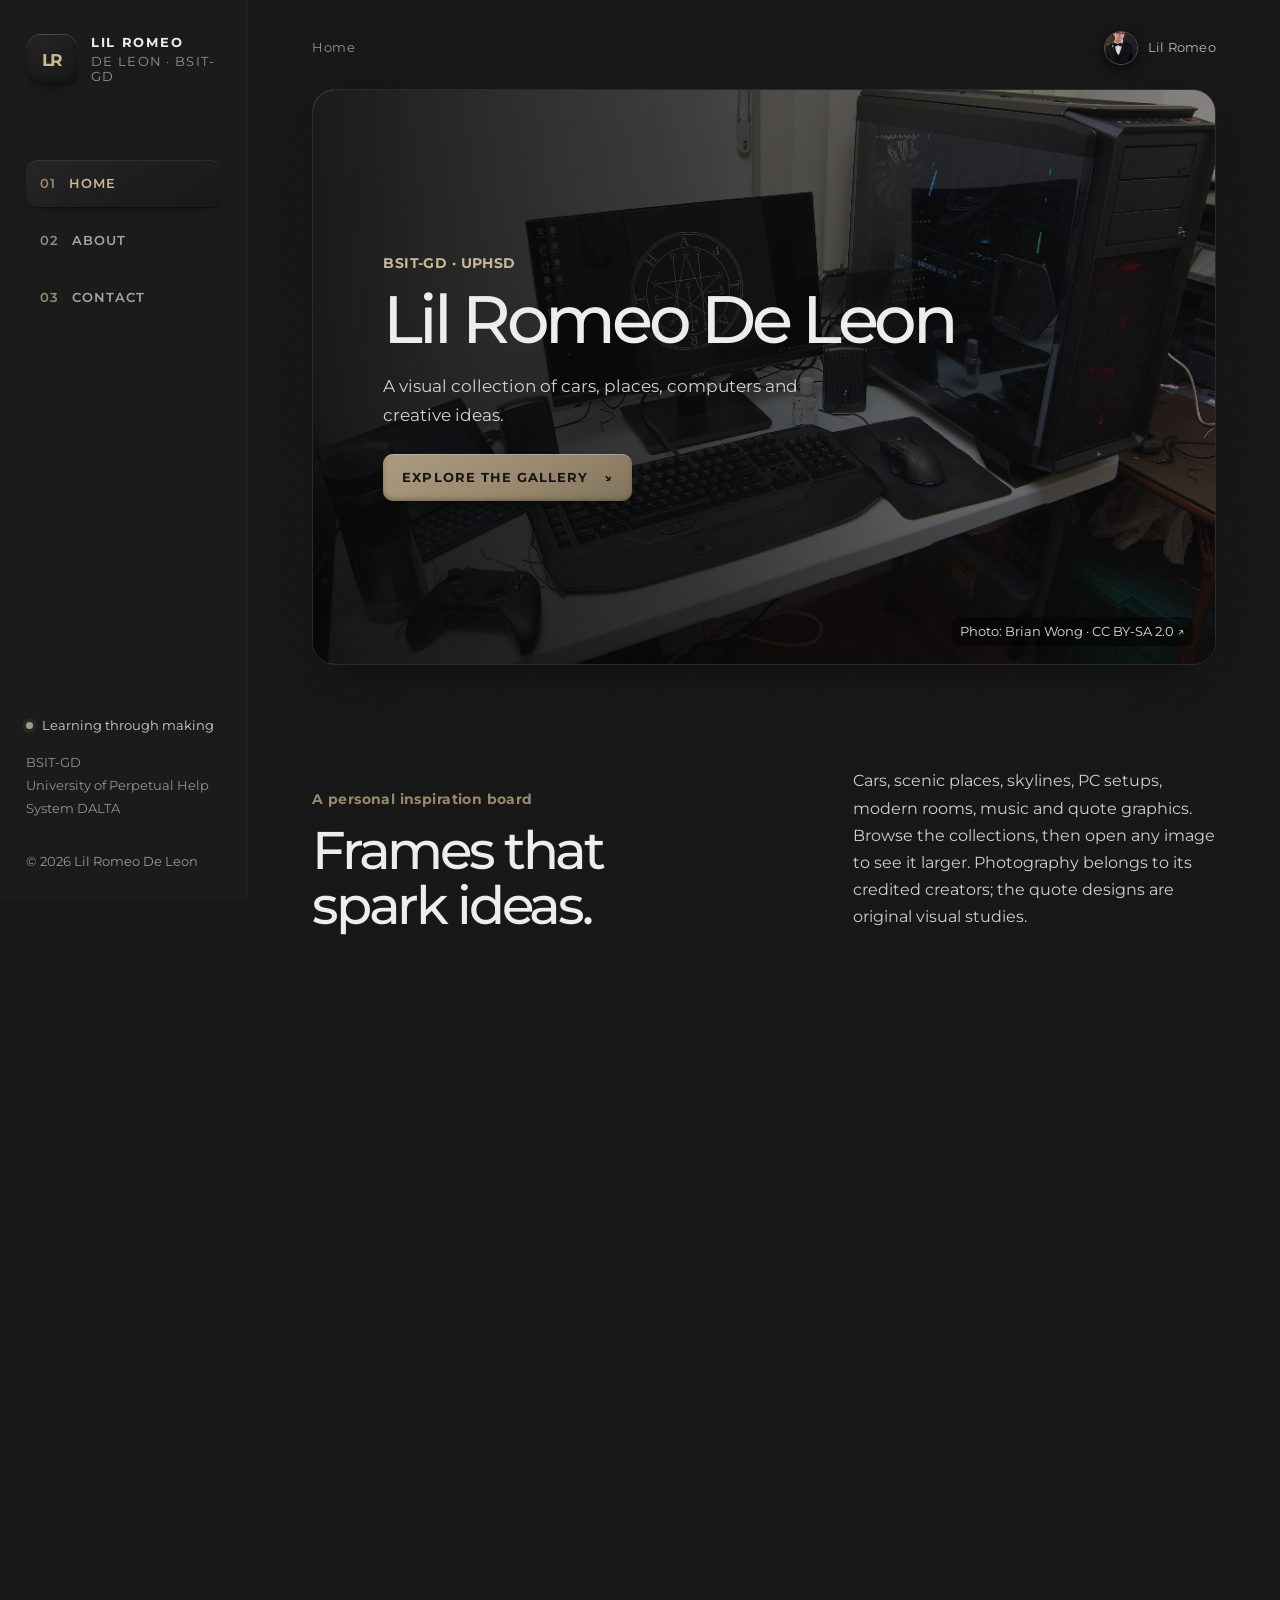
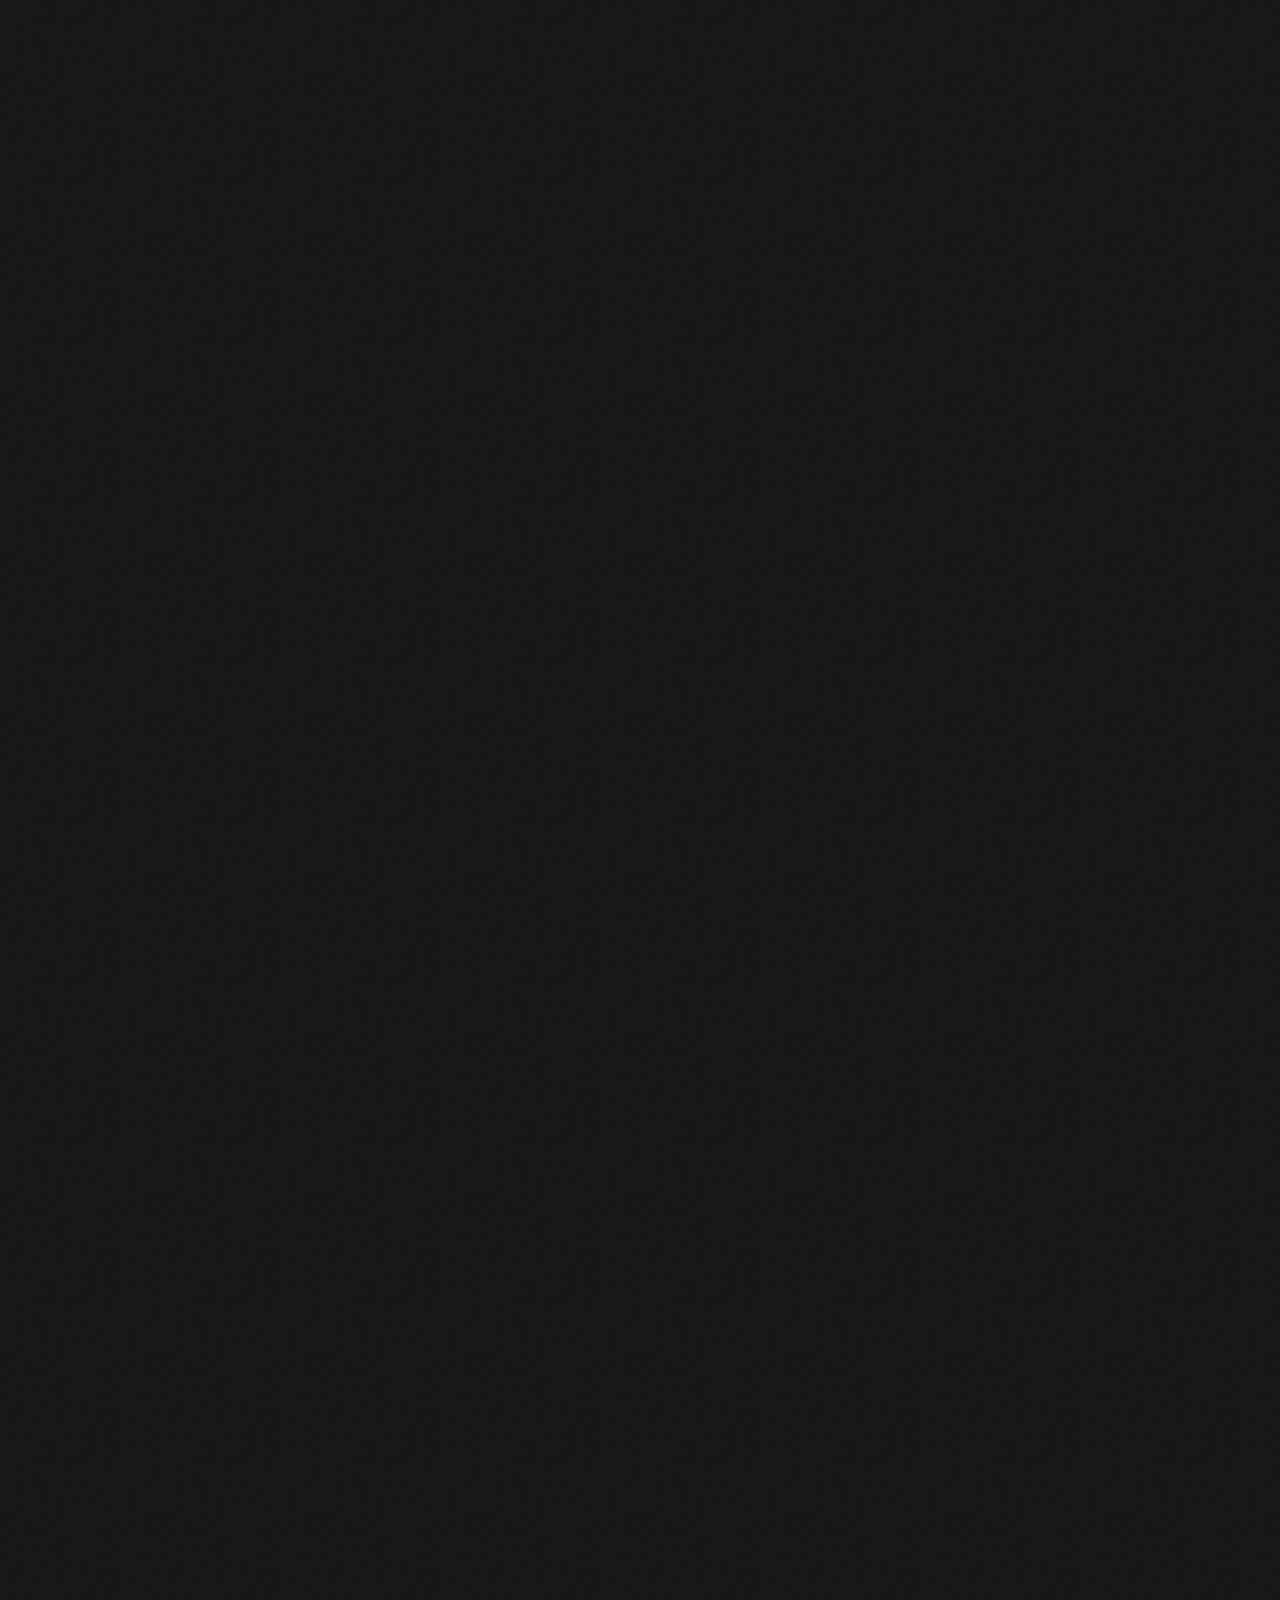
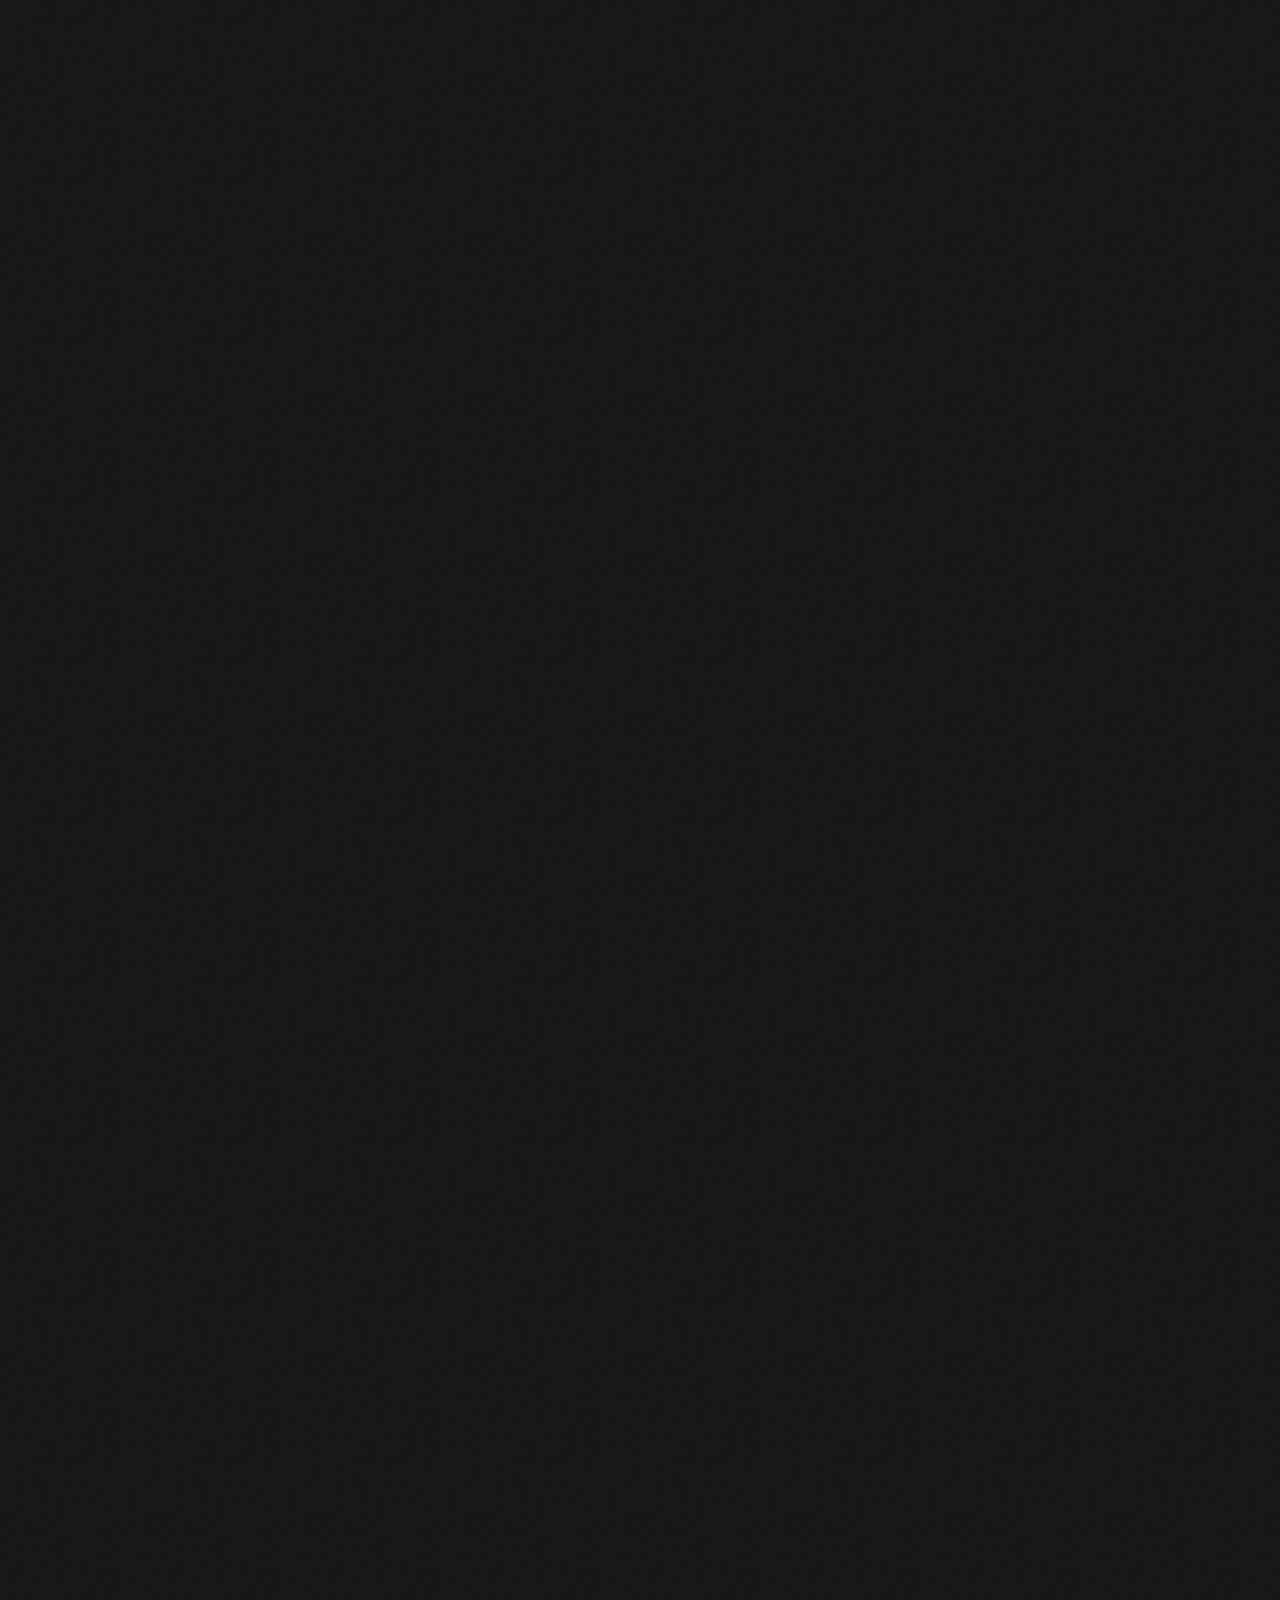
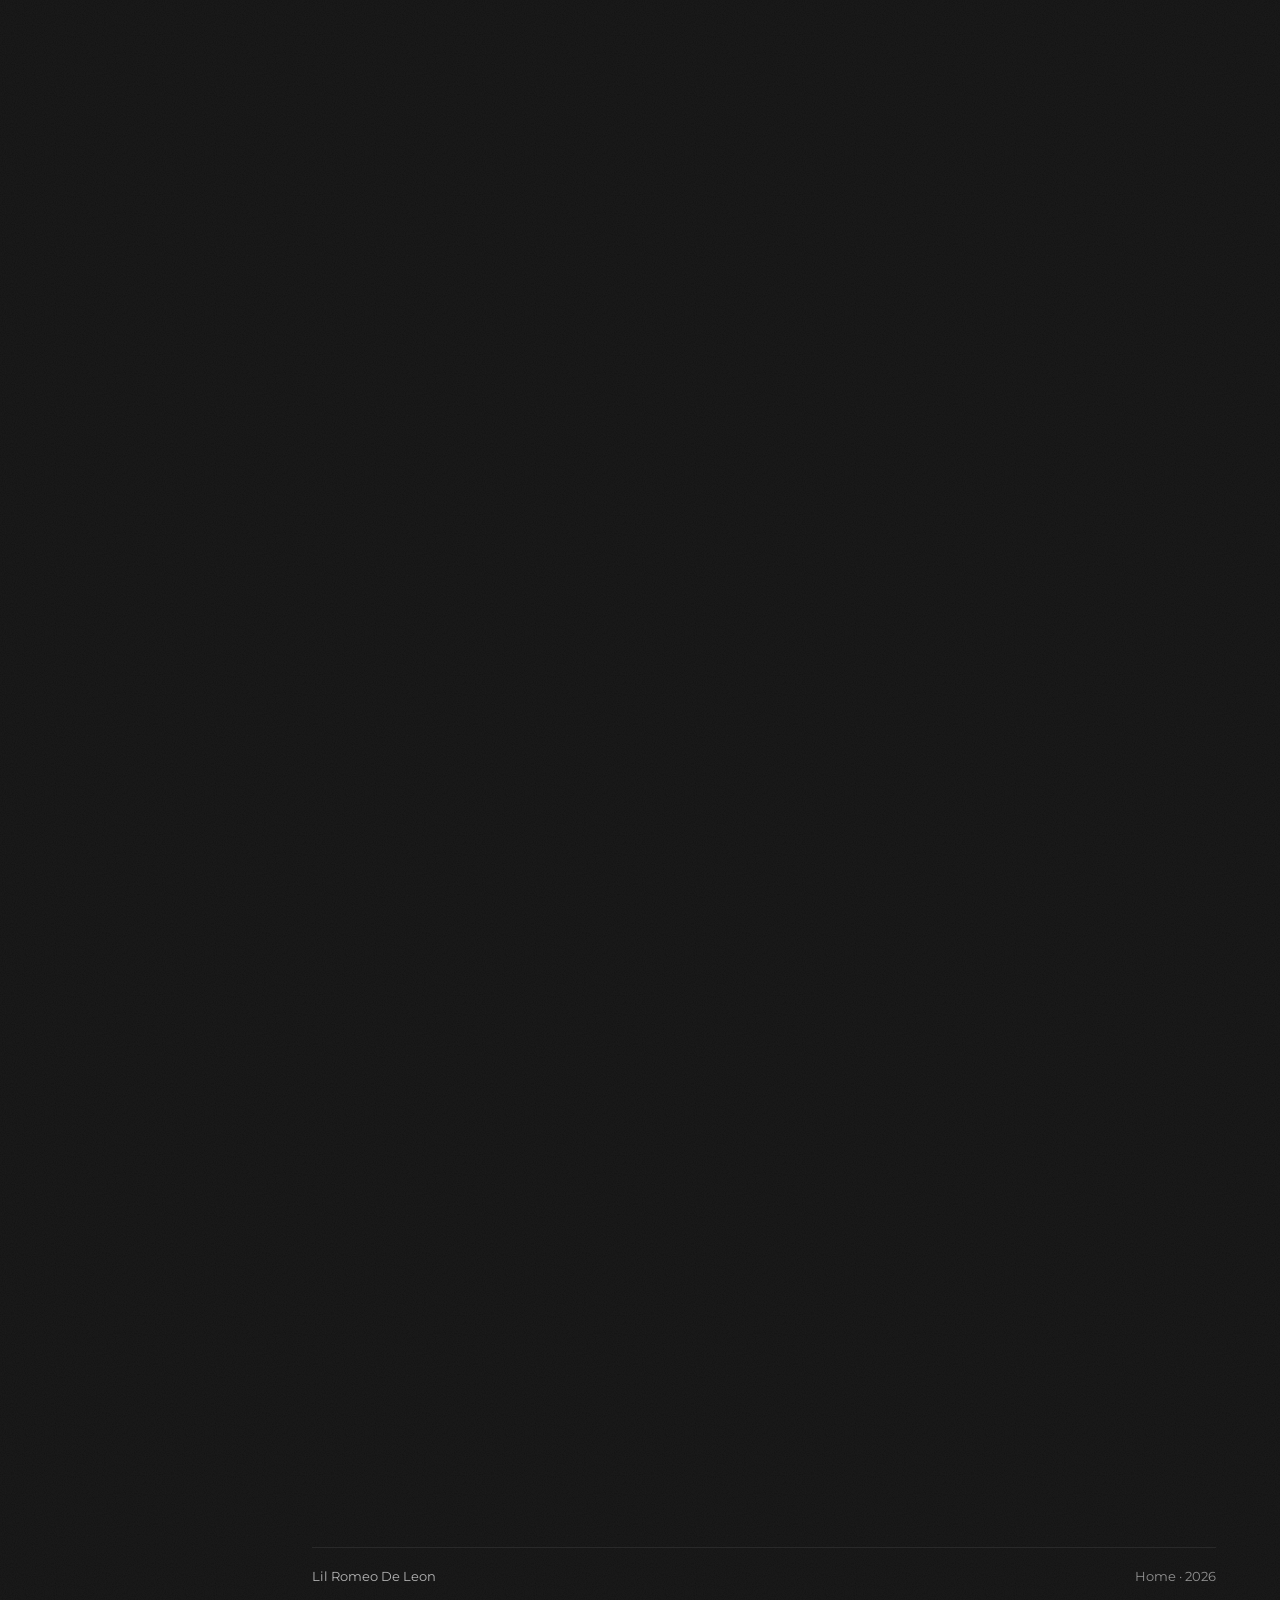
==== index.html @ e78fa307 "Build Lil Romeo De Leon portfolio" ====
<!doctype html>
<html lang="en">
<head>
  <meta charset="utf-8">
  <meta name="viewport" content="width=device-width, initial-scale=1">
  <meta http-equiv="refresh" content="0; url=home/">
  <meta name="description" content="Lil Romeo De Leon — BSIT-GD student exploring software and graphic design.">
  <link rel="canonical" href="https://unorfl.github.io/DeLeonPortfolio/home/">
  <title>Lil Romeo De Leon — Portfolio</title>
</head>
<body><p>Taking you to <a href="home/">Home</a>…</p></body>
</html>
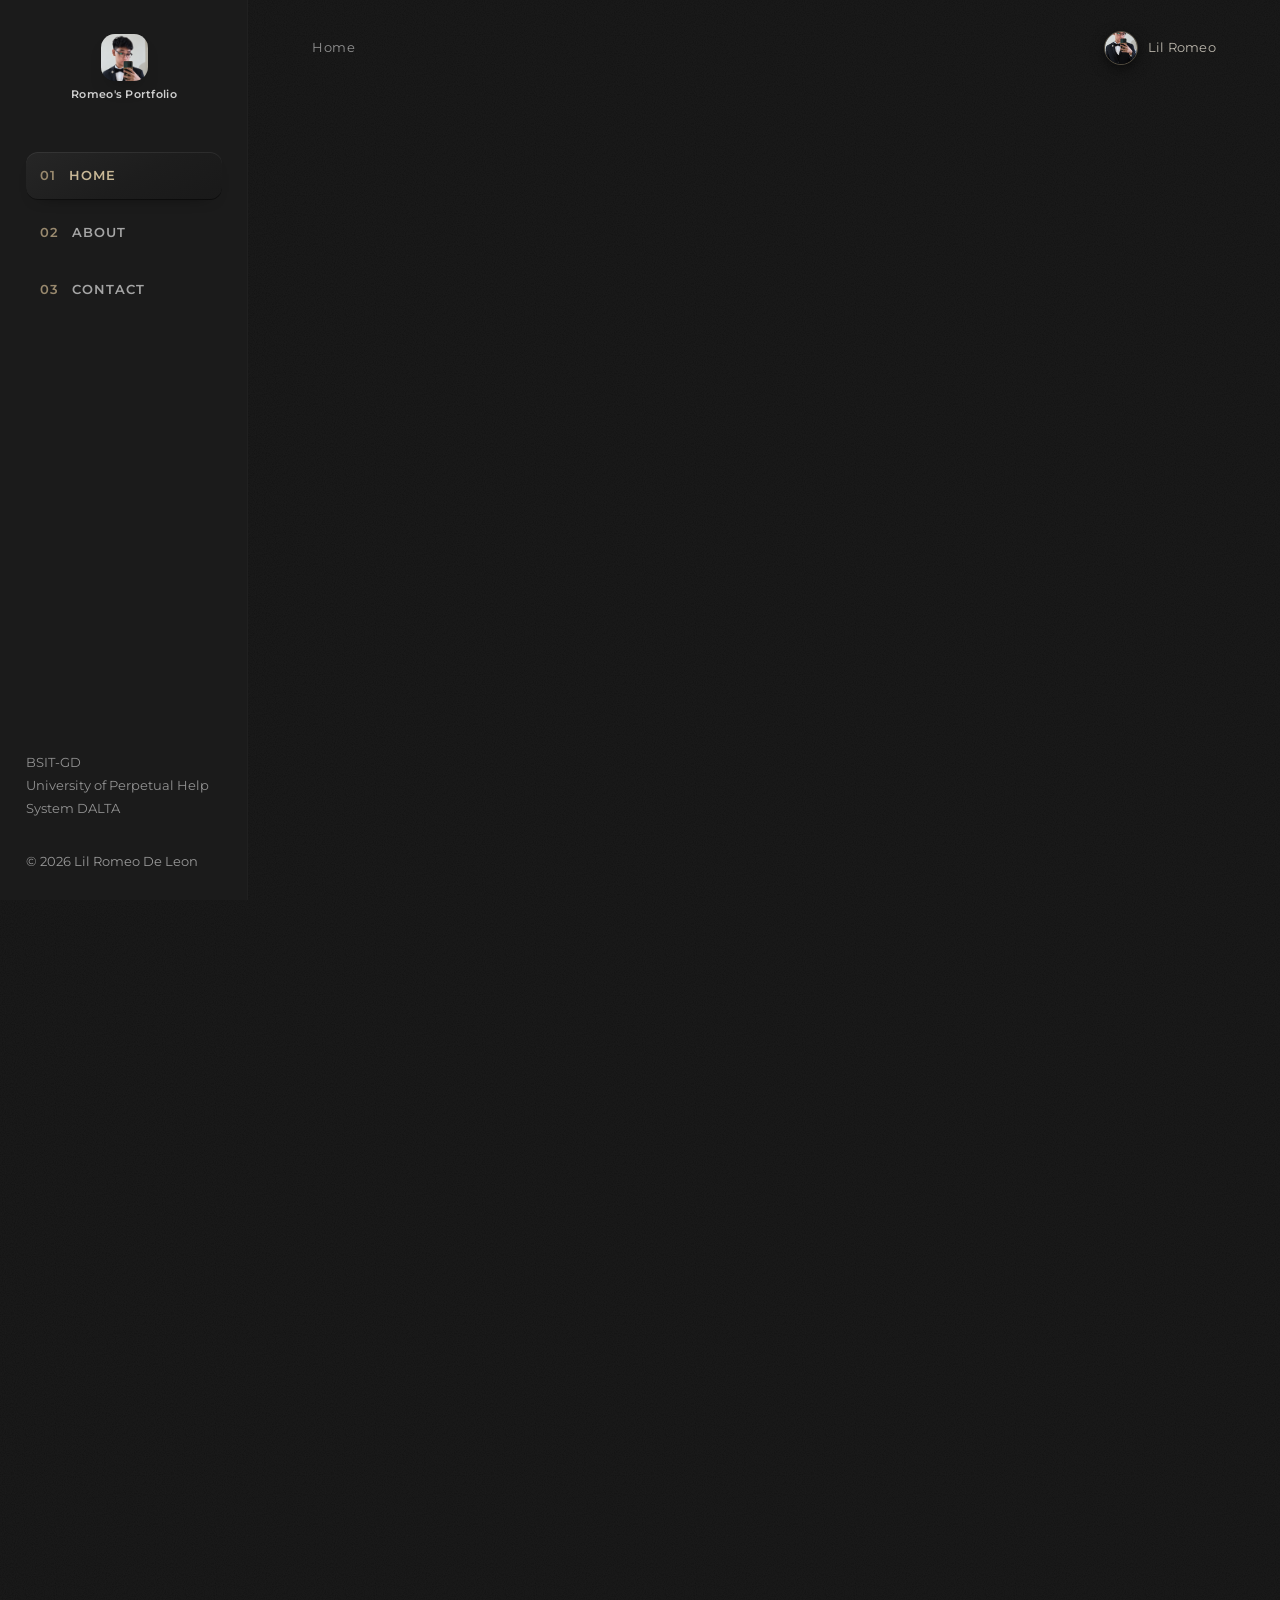
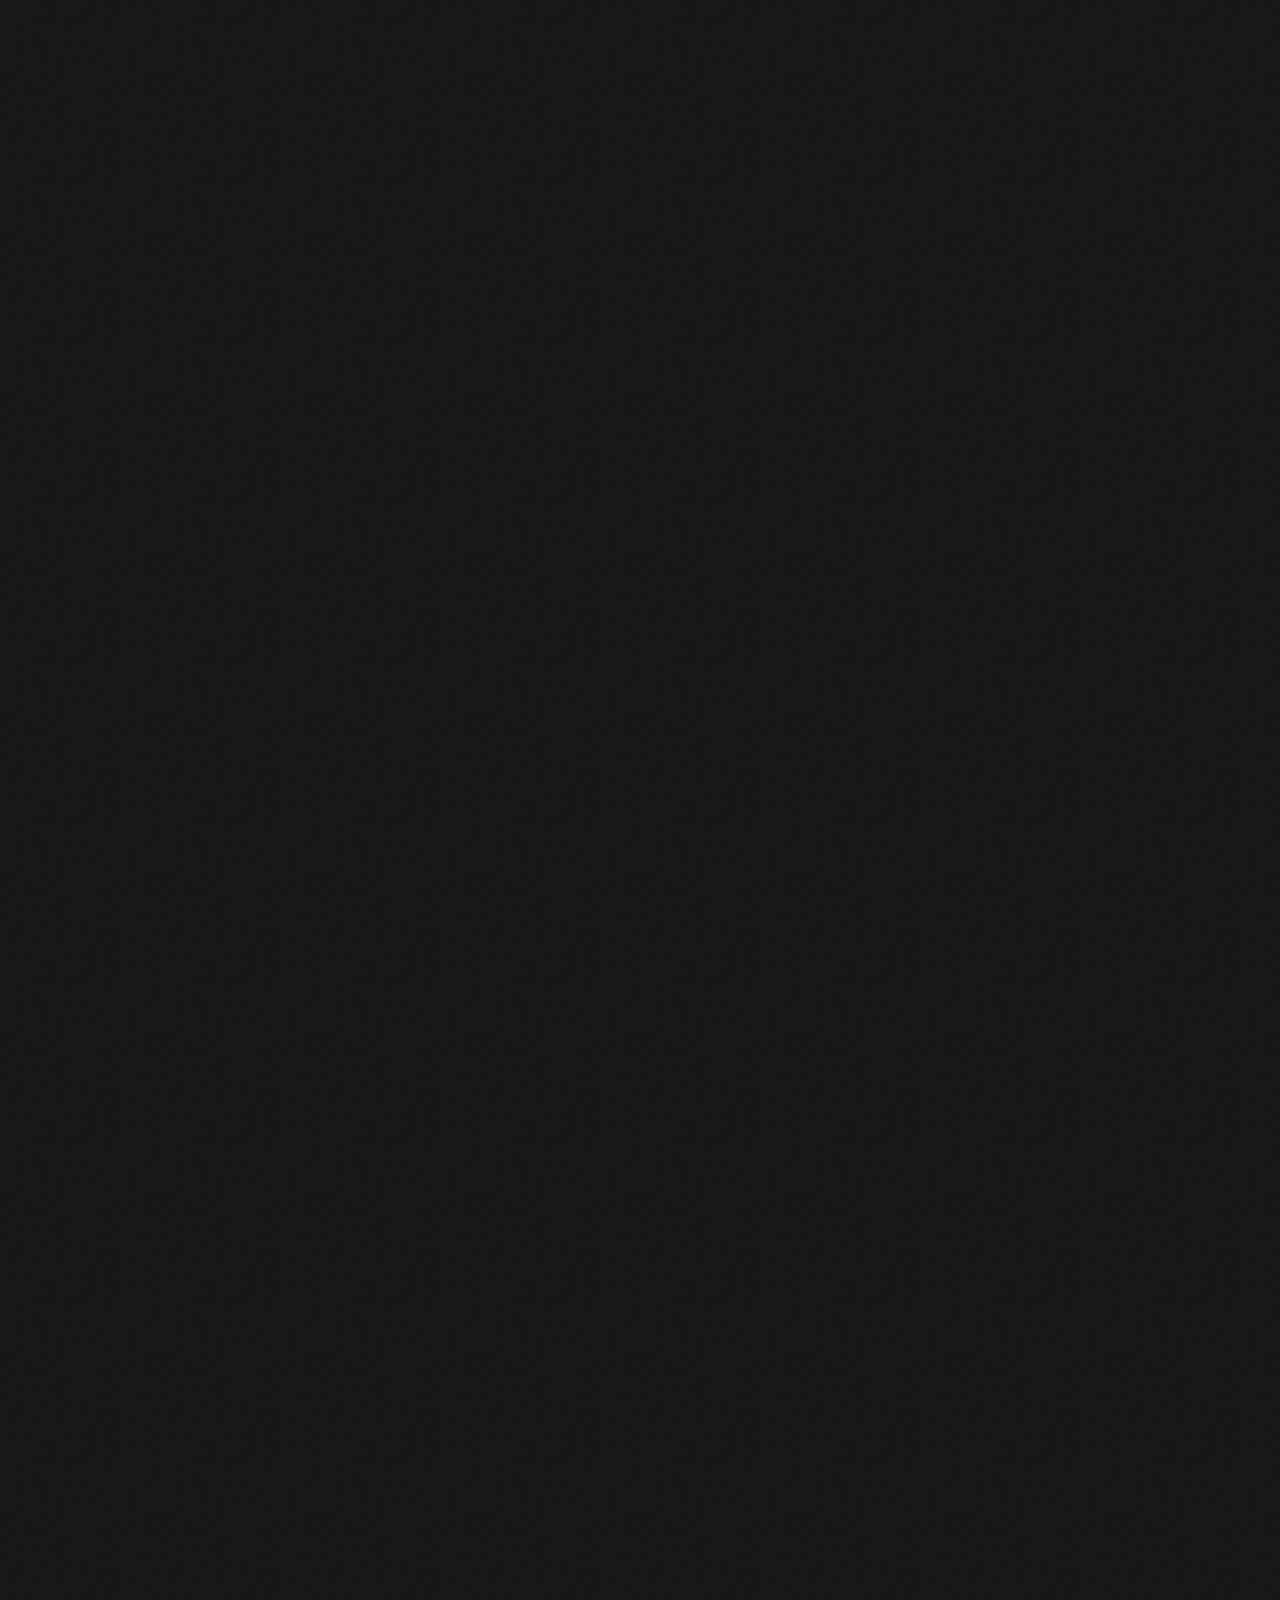
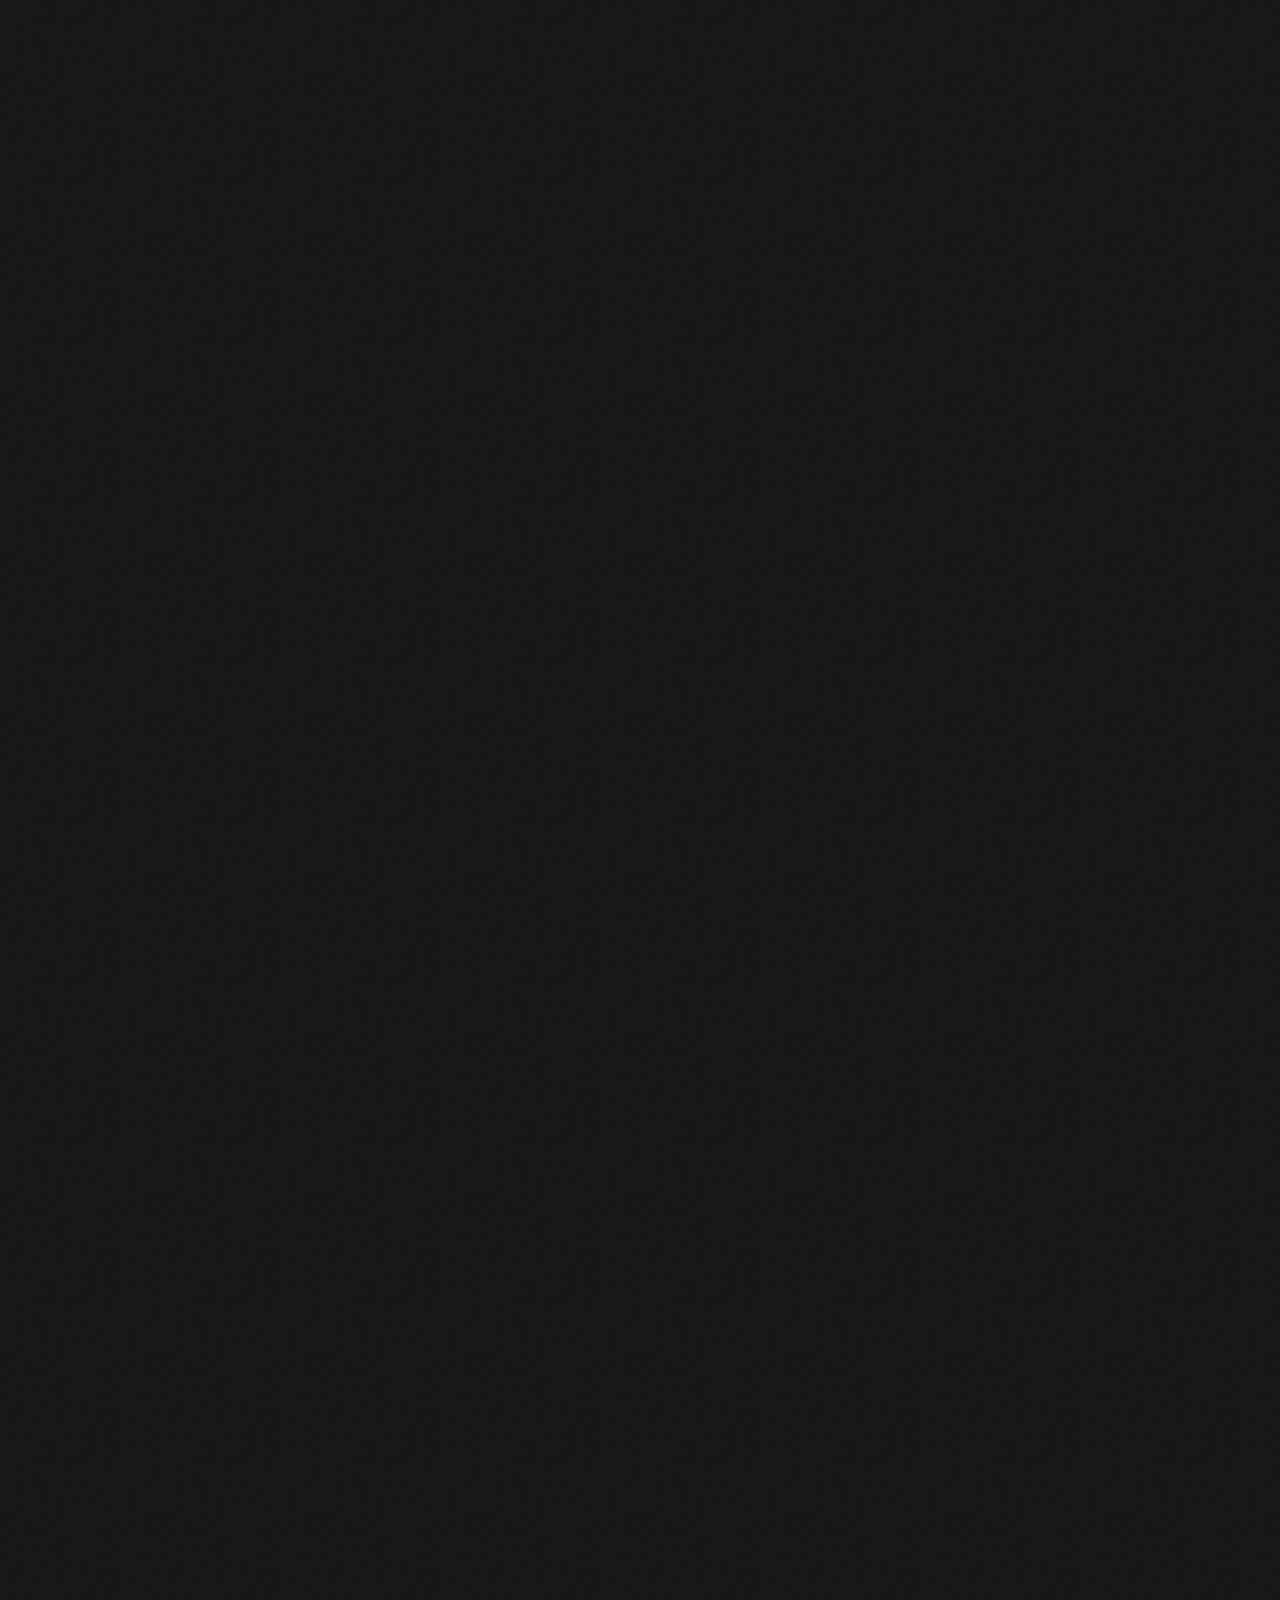
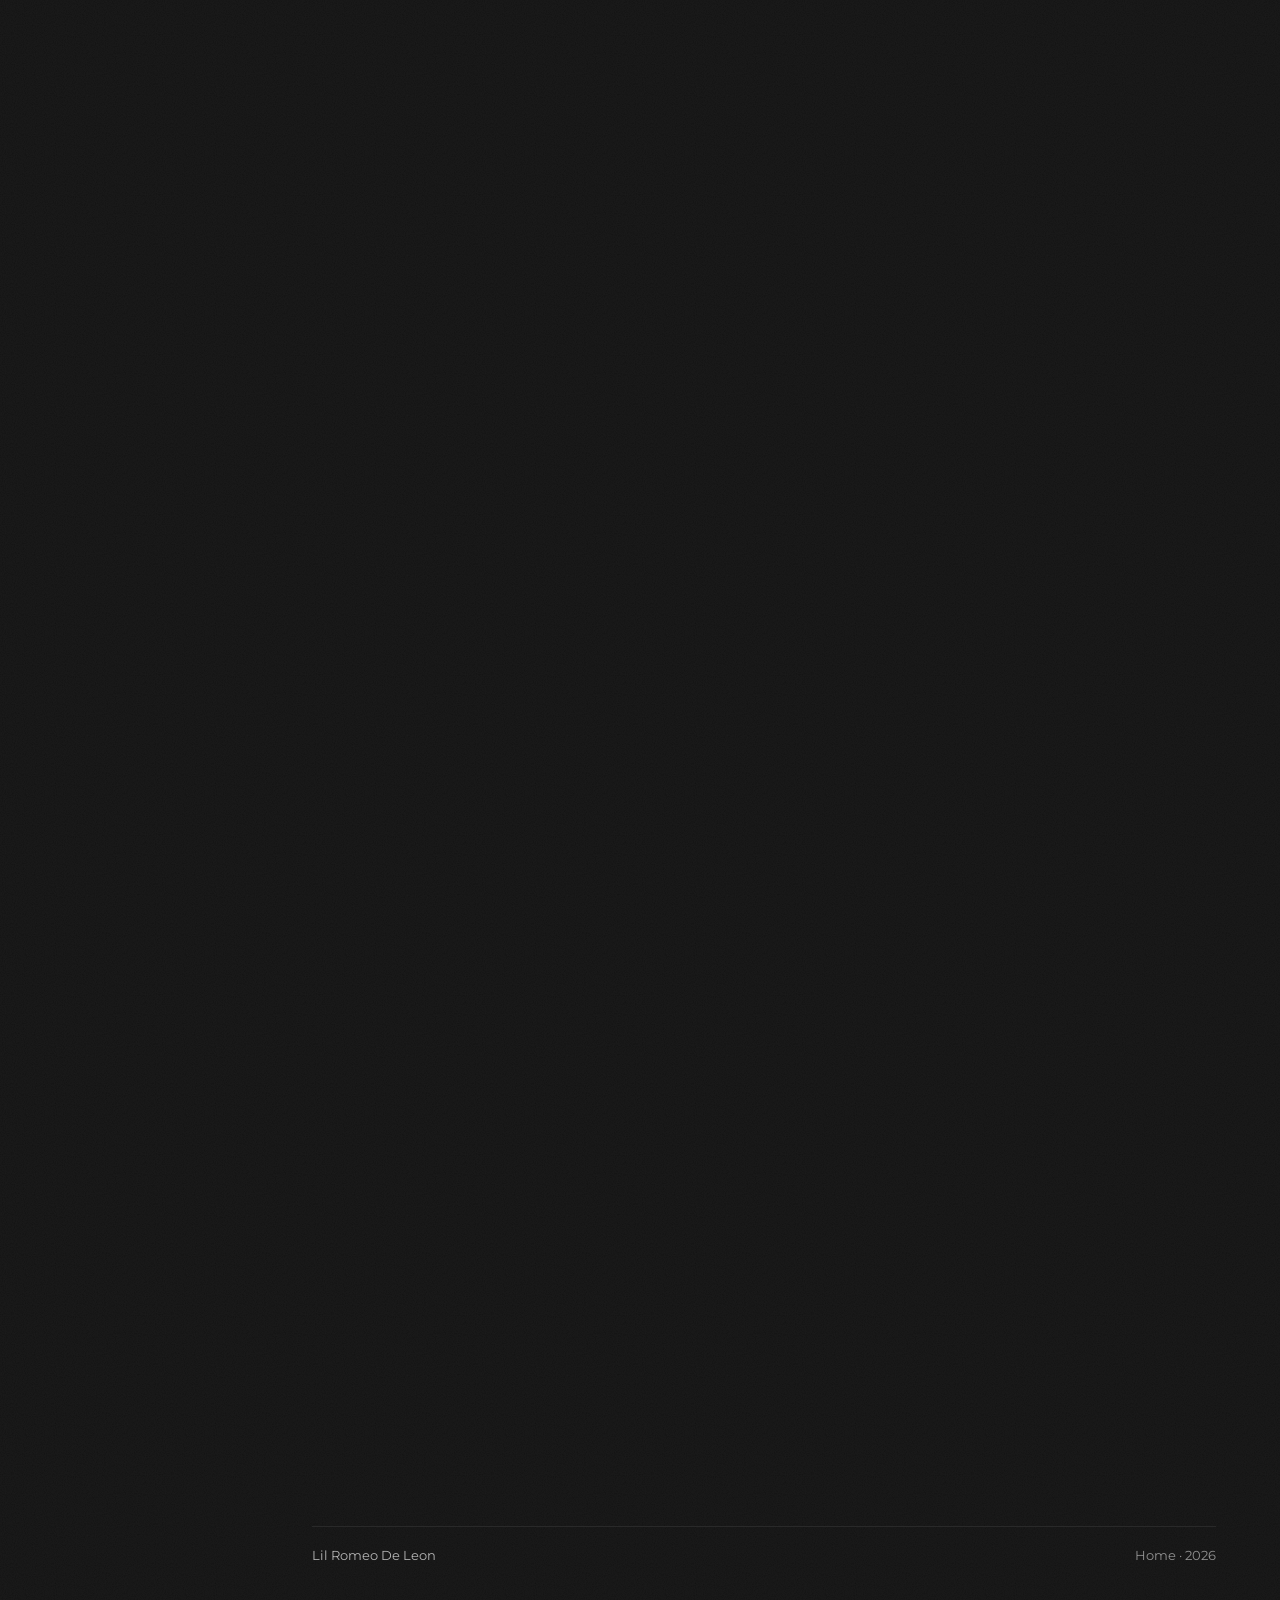
==== commit f5c4ffc4: "Add social preview to portfolio entry URL" ====
--- a/index.html
+++ b/index.html
@@ -4,7 +4,18 @@
   <meta charset="utf-8">
   <meta name="viewport" content="width=device-width, initial-scale=1">
   <meta http-equiv="refresh" content="0; url=home/">
-  <meta name="description" content="Lil Romeo De Leon — BSIT-GD student exploring software and graphic design.">
+  <meta name="description" content="A visual collection of cars, places, computers and creative ideas by Lil Romeo De Leon.">
+  <meta property="og:type" content="website">
+  <meta property="og:url" content="https://unorfl.github.io/DeLeonPortfolio/">
+  <meta property="og:title" content="Lil Romeo De Leon — Portfolio">
+  <meta property="og:description" content="A visual collection of cars, places, computers and creative ideas.">
+  <meta property="og:image" content="https://unorfl.github.io/DeLeonPortfolio/assets/images/home-cover.jpg">
+  <meta property="og:image:alt" content="A purple-lit gaming workstation with a widescreen monitor and custom PC.">
+  <meta property="og:image:width" content="2000">
+  <meta property="og:image:height" content="1047">
+  <meta name="twitter:card" content="summary_large_image">
+  <meta name="twitter:image" content="https://unorfl.github.io/DeLeonPortfolio/assets/images/home-cover.jpg">
+  <meta name="twitter:image:alt" content="A purple-lit gaming workstation with a widescreen monitor and custom PC.">
   <link rel="canonical" href="https://unorfl.github.io/DeLeonPortfolio/home/">
   <title>Lil Romeo De Leon — Portfolio</title>
 </head>
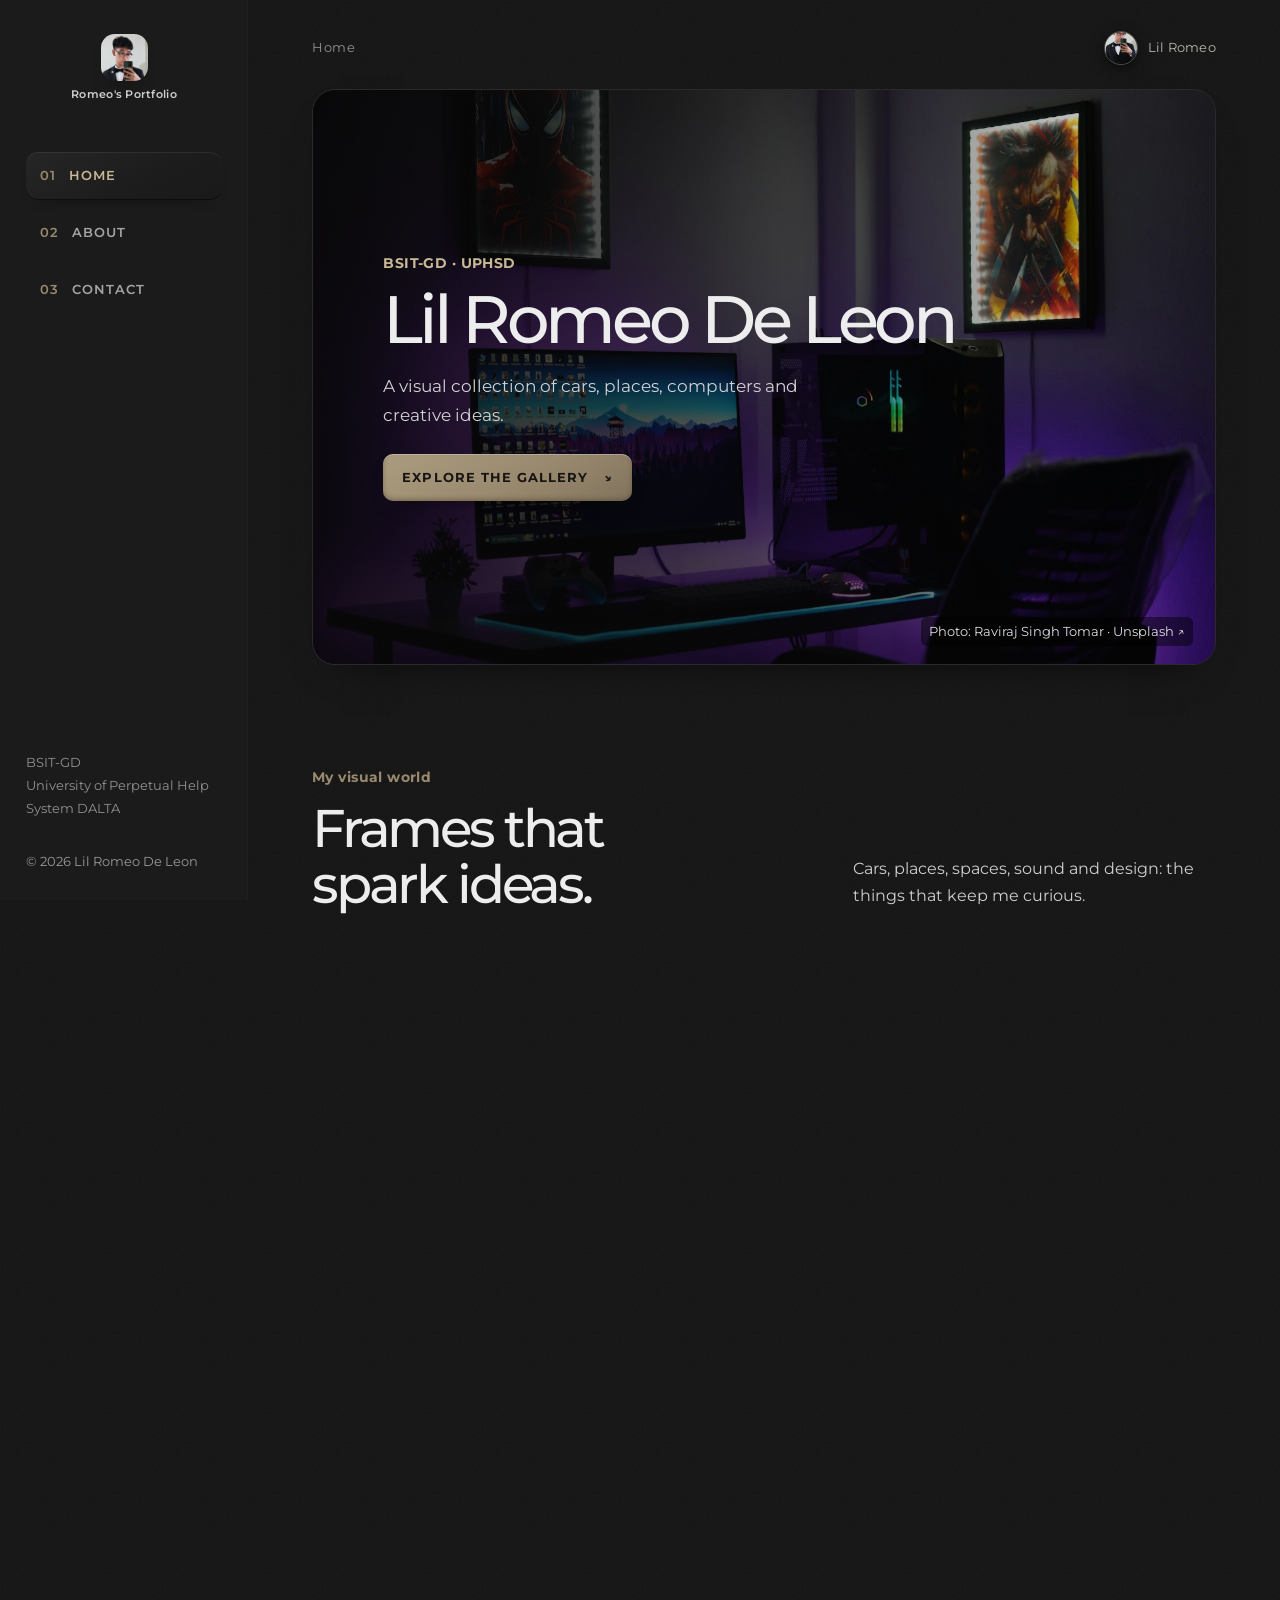
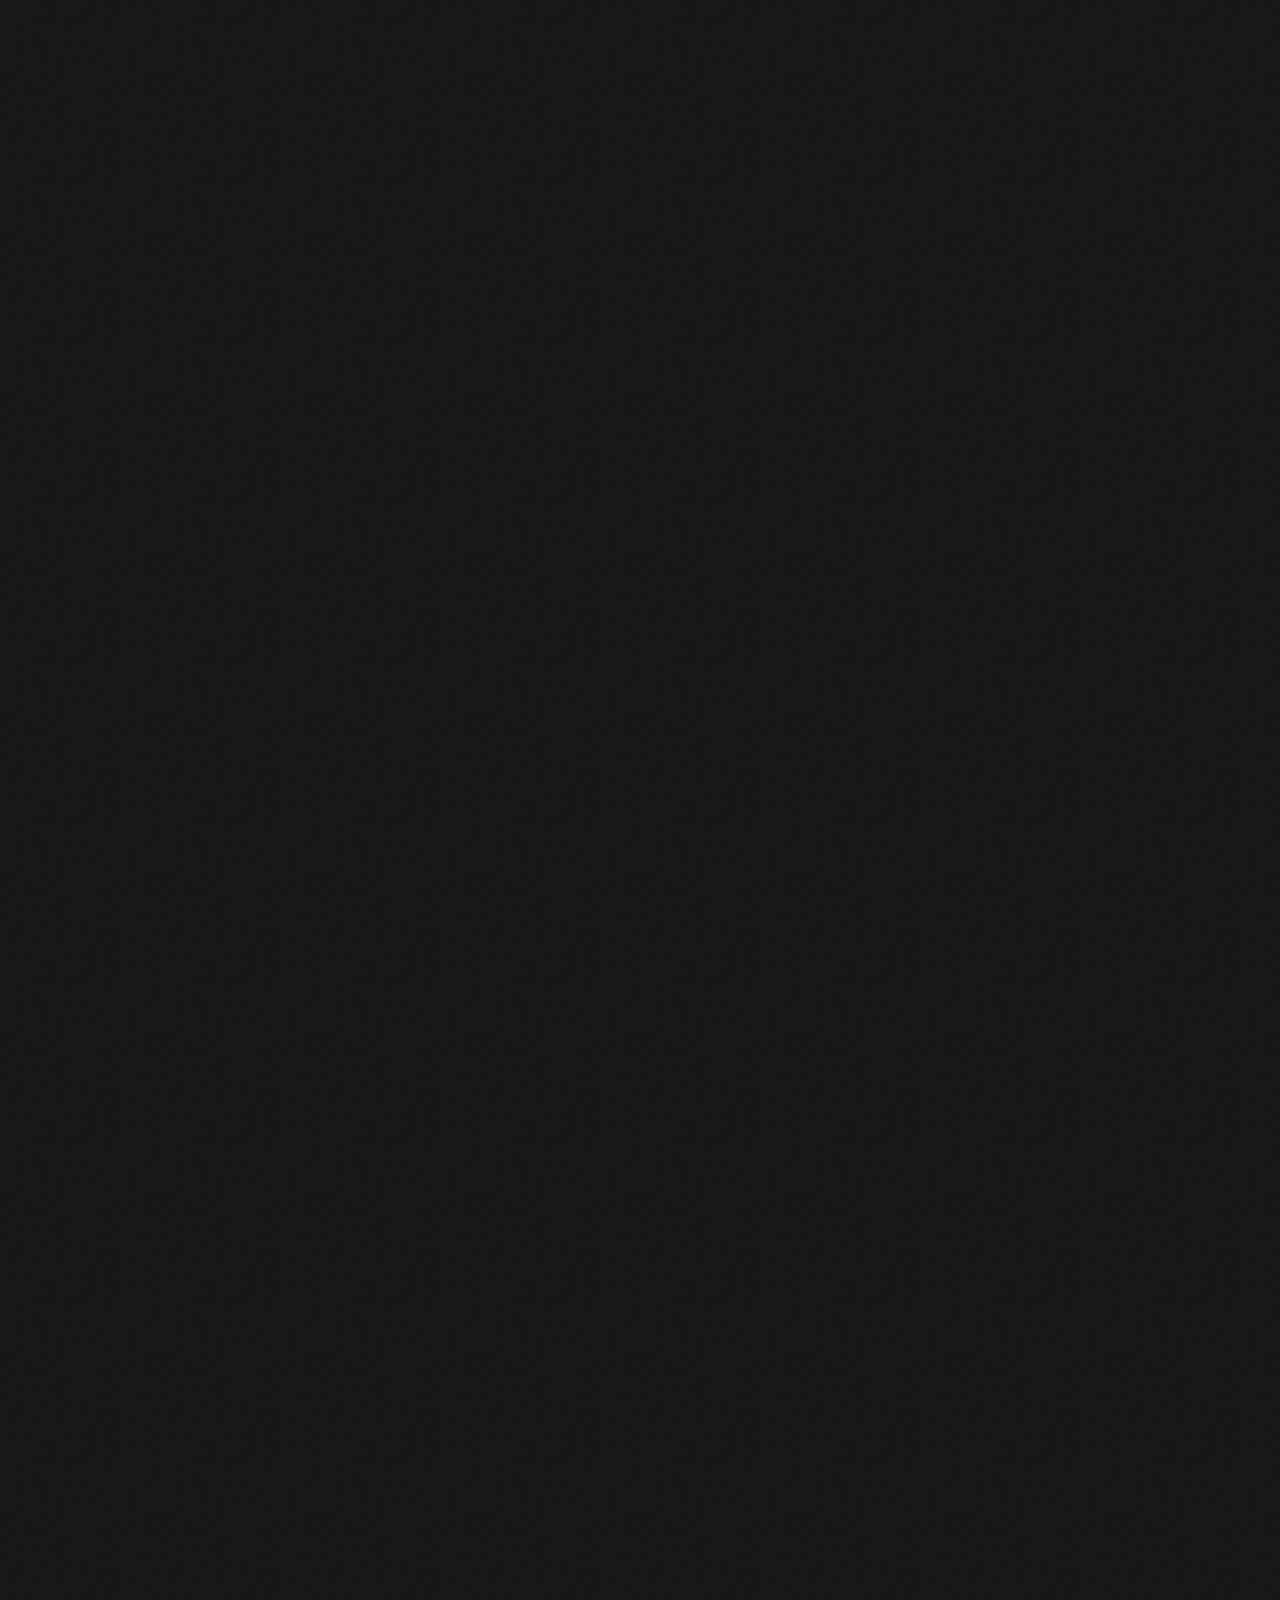
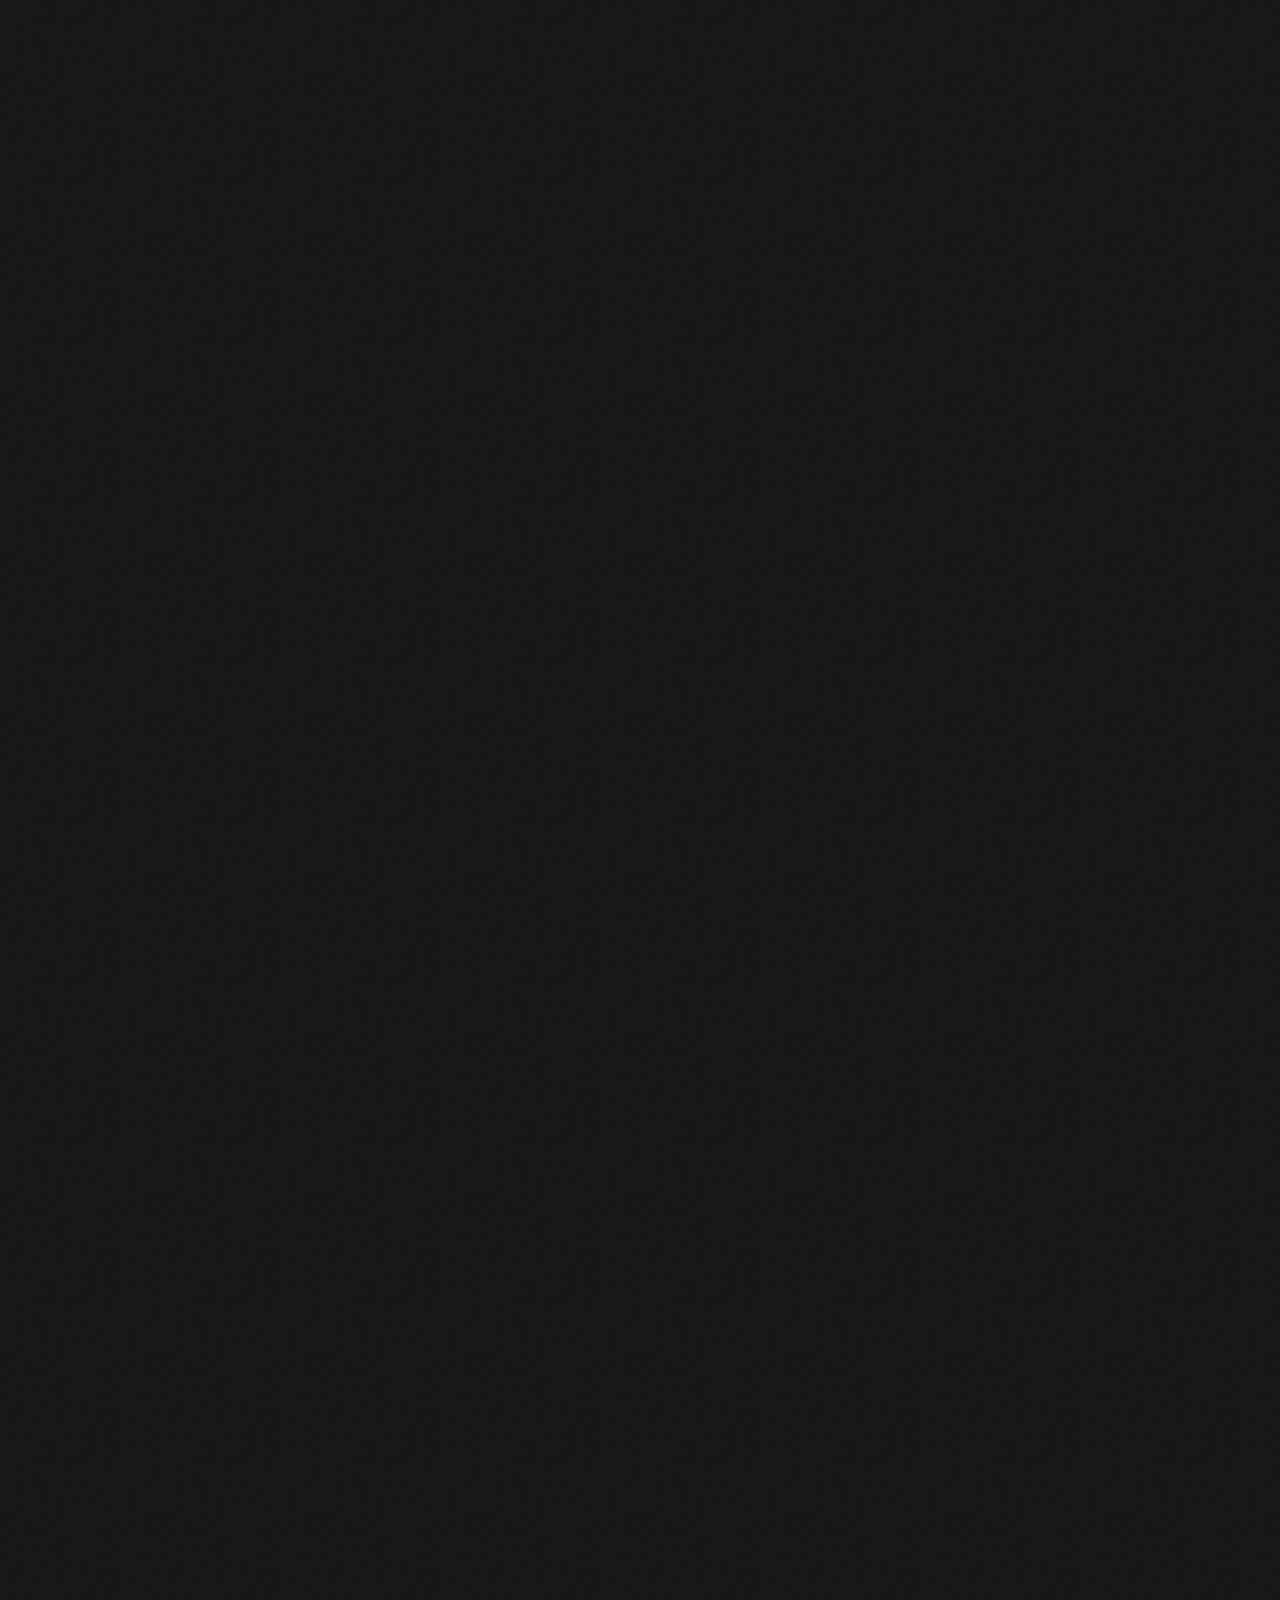
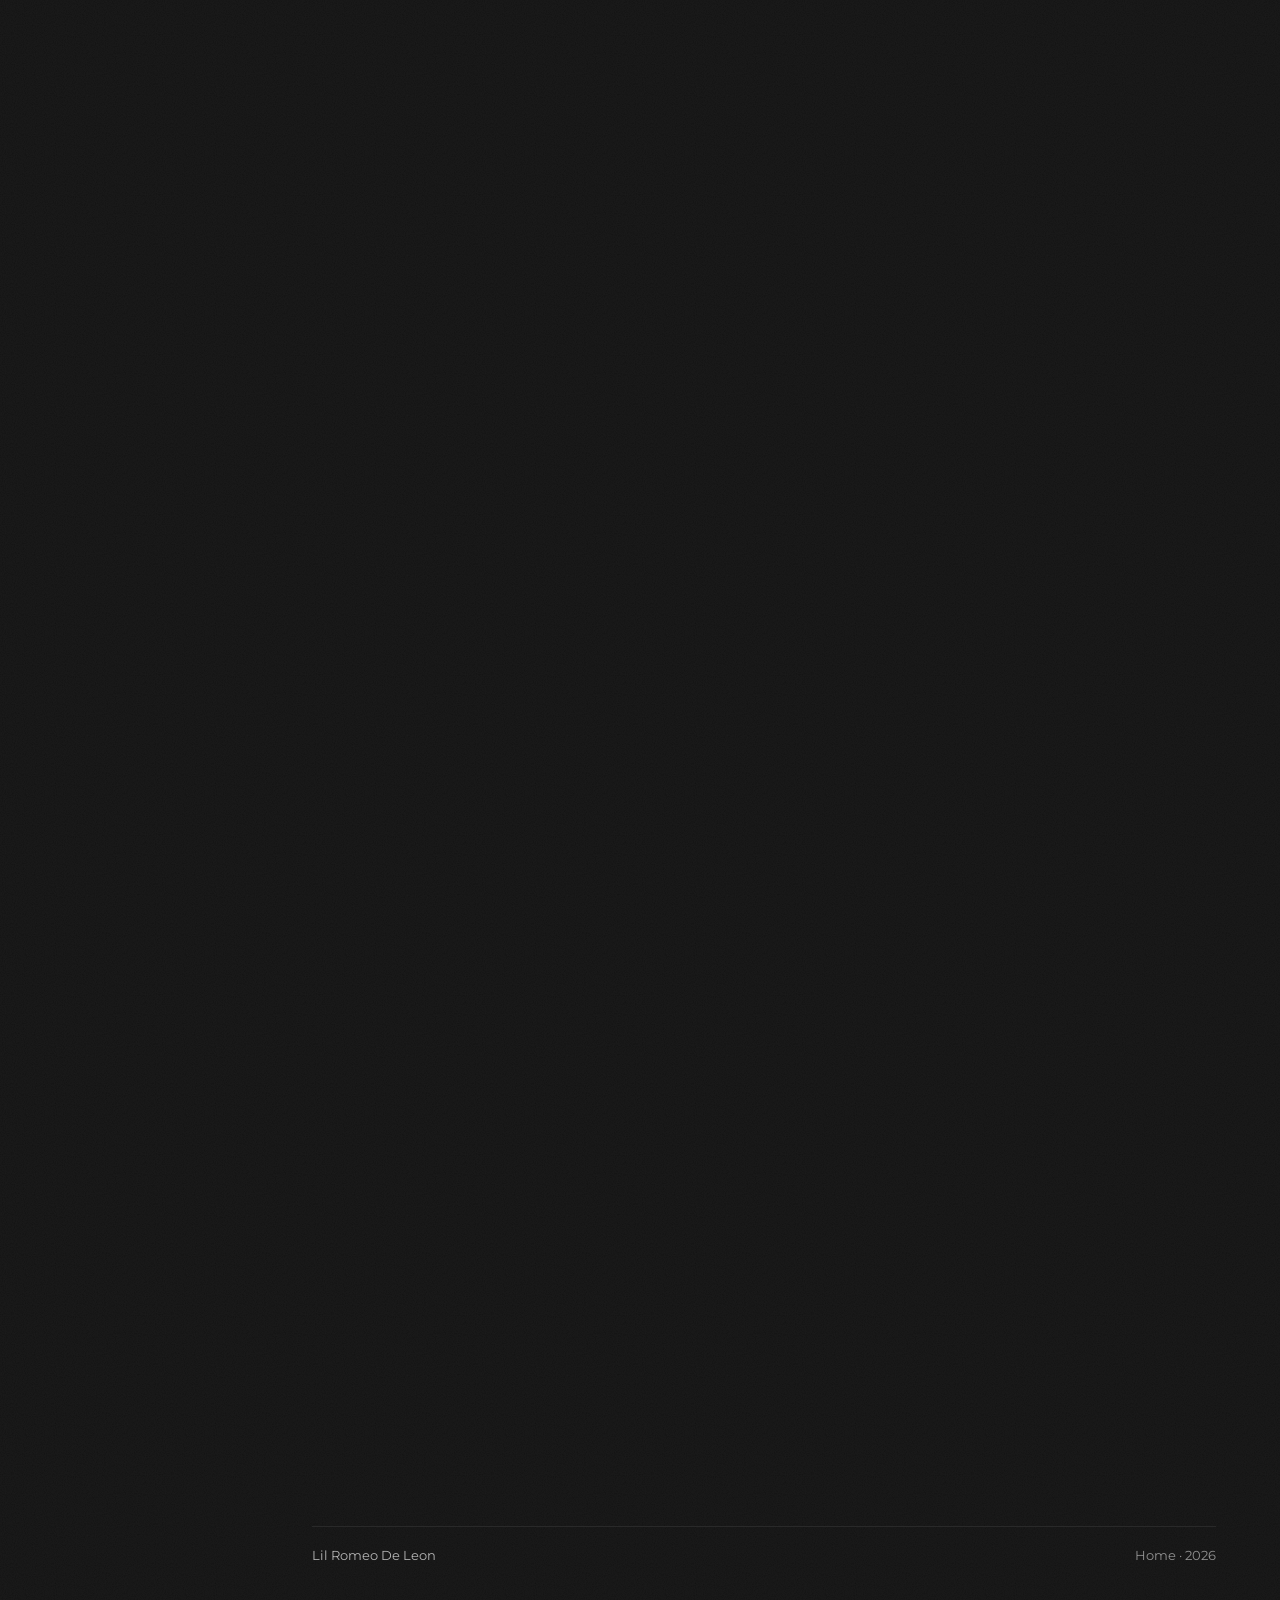
==== commit 4066ae22: "Replace tab icon with transparent Romeo monogram" ====
--- a/index.html
+++ b/index.html
@@ -16,6 +16,7 @@
   <meta name="twitter:card" content="summary_large_image">
   <meta name="twitter:image" content="https://unorfl.github.io/DeLeonPortfolio/assets/images/home-cover.jpg">
   <meta name="twitter:image:alt" content="A purple-lit gaming workstation with a widescreen monitor and custom PC.">
+  <link rel="icon" href="assets/images/favicon-r.svg" type="image/svg+xml">
   <link rel="canonical" href="https://unorfl.github.io/DeLeonPortfolio/home/">
   <title>Lil Romeo De Leon — Portfolio</title>
 </head>
